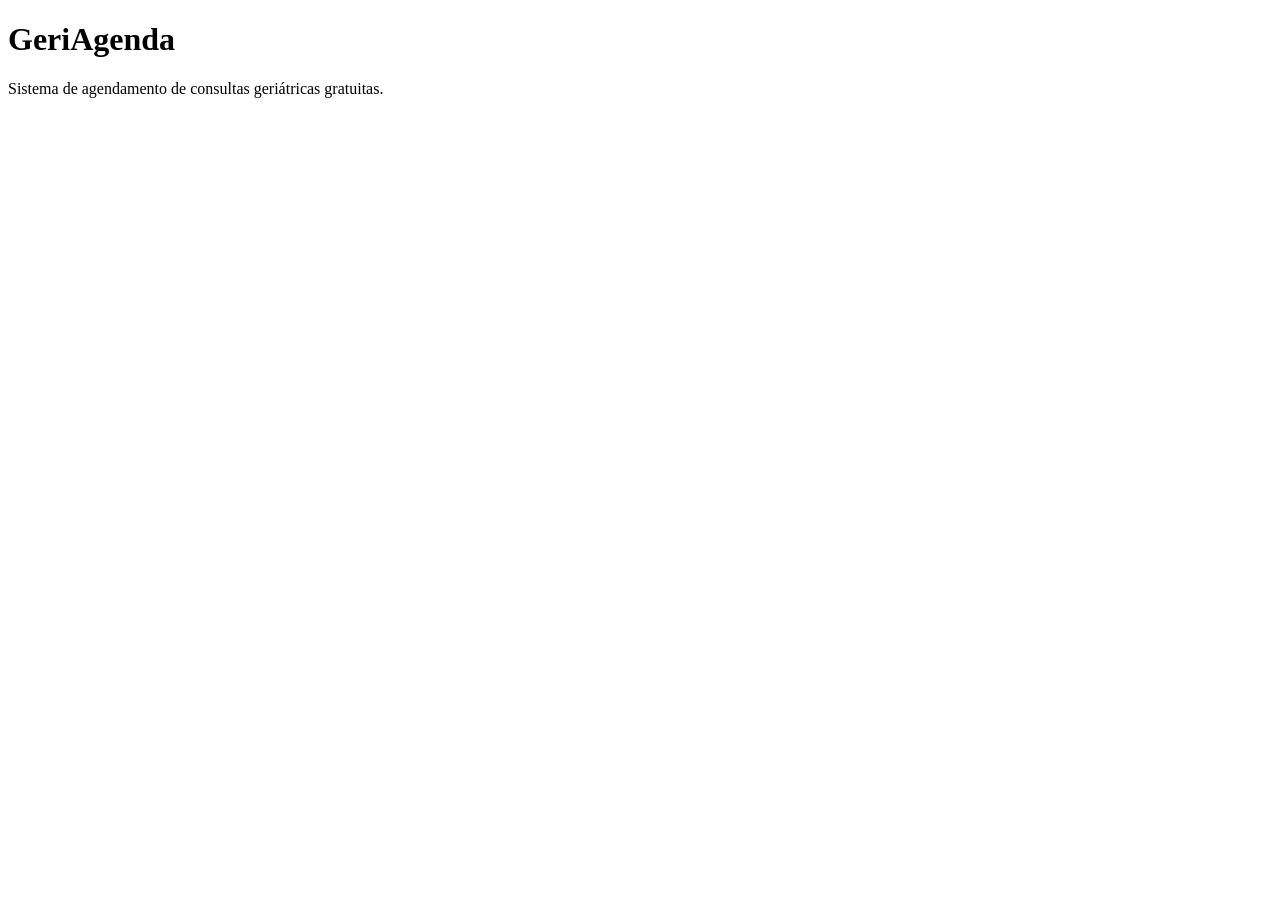
==== index.html @ 8571b88c "Configuração inicial do projeto" ====
<!DOCTYPE html>
<html lang="pt-BR">
<head>
    <meta charset="UTF-8">
    <meta name="viewport" content="width=device-width, initial-scale=1.0">

    <title>GeriAgenda</title>

    <link rel="stylesheet" href="css/style.css">
</head>

<body>

    <h1>GeriAgenda</h1>

    <p>
        Sistema de agendamento de consultas geriátricas gratuitas.
    </p>

    <script src="js/script.js"></script>

</body>
</html>
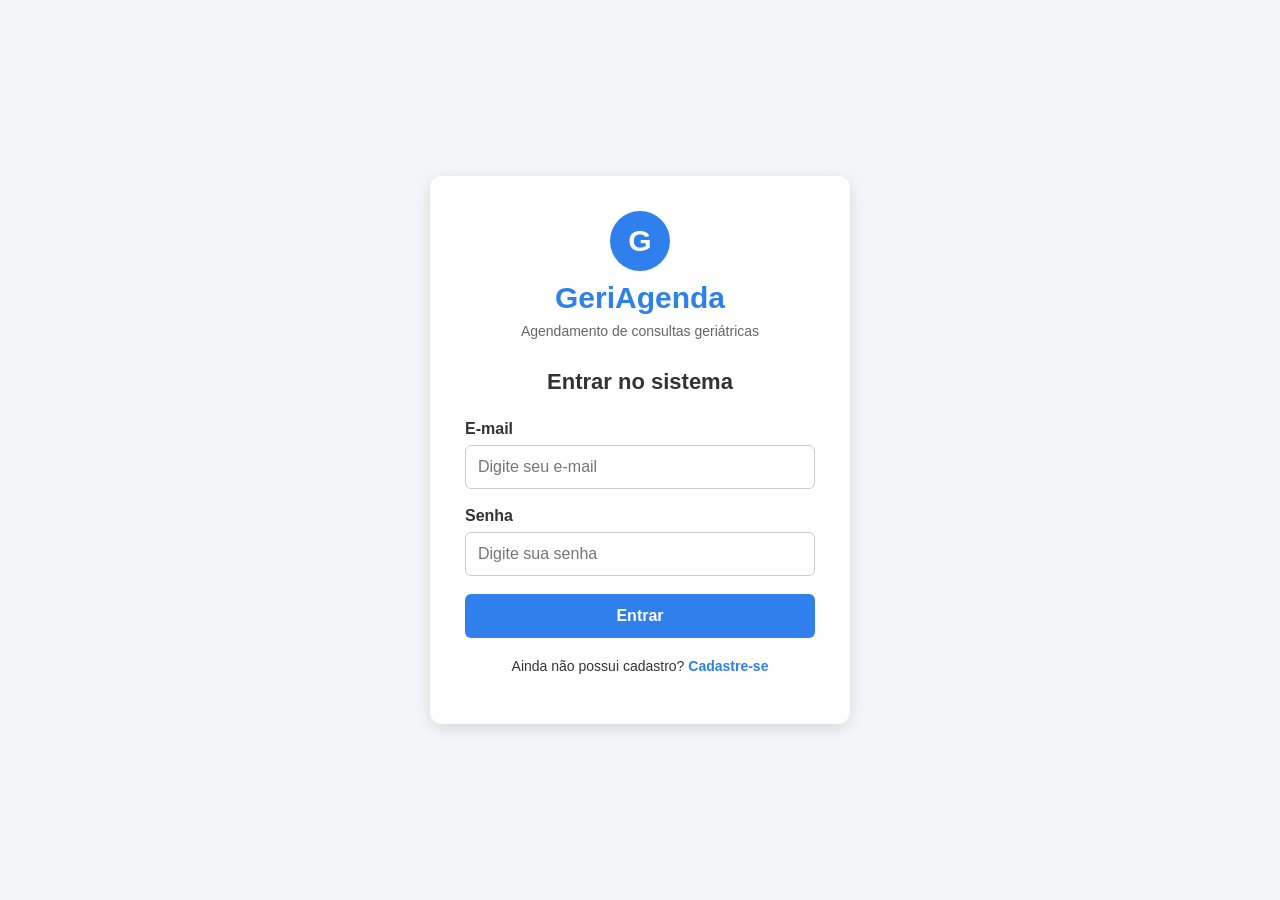
==== commit 329193fd: "Implementa tela de Login" ====
--- a/index.html
+++ b/index.html
@@ -4,18 +4,68 @@
     <meta charset="UTF-8">
     <meta name="viewport" content="width=device-width, initial-scale=1.0">
 
-    <title>GeriAgenda</title>
+    <title>GeriAgenda - Login</title>
 
     <link rel="stylesheet" href="css/style.css">
 </head>
 
 <body>
 
-    <h1>GeriAgenda</h1>
+    <main class="login-container">
 
-    <p>
-        Sistema de agendamento de consultas geriátricas gratuitas.
-    </p>
+        <section class="login-card">
+
+            <div class="logo">
+                <div class="logo-icon">G</div>
+                <h1>GeriAgenda</h1>
+            </div>
+
+            <p class="subtitle">
+                Agendamento de consultas geriátricas
+            </p>
+
+            <h2>Entrar no sistema</h2>
+
+            <form id="loginForm">
+
+                <div class="form-group">
+                    <label for="email">E-mail</label>
+                    <input
+                        type="email"
+                        id="email"
+                        name="email"
+                        placeholder="Digite seu e-mail"
+                        required
+                    >
+                </div>
+
+                <div class="form-group">
+                    <label for="senha">Senha</label>
+                    <input
+                        type="password"
+                        id="senha"
+                        name="senha"
+                        placeholder="Digite sua senha"
+                        required
+                    >
+                </div>
+
+                <button type="submit" class="btn-login">
+                    Entrar
+                </button>
+
+            </form>
+
+            <p class="cadastro">
+                Ainda não possui cadastro?
+                <a href="#">Cadastre-se</a>
+            </p>
+
+            <p id="mensagem" class="mensagem"></p>
+
+        </section>
+
+    </main>
 
     <script src="js/script.js"></script>
 
--- a/css/style.css
+++ b/css/style.css
@@ -0,0 +1,132 @@
+* {
+    margin: 0;
+    padding: 0;
+    box-sizing: border-box;
+}
+
+body {
+    font-family: Arial, Helvetica, sans-serif;
+    background: #f2f6f8;
+    color: #333;
+}
+
+.login-container {
+    min-height: 100vh;
+    display: flex;
+    justify-content: center;
+    align-items: center;
+    padding: 20px;
+}
+
+.login-card {
+    width: 100%;
+    max-width: 420px;
+    background: white;
+    padding: 35px;
+    border-radius: 12px;
+    box-shadow: 0 4px 15px rgba(0, 0, 0, 0.12);
+}
+
+.logo {
+    text-align: center;
+    margin-bottom: 8px;
+}
+
+.logo-icon {
+    width: 60px;
+    height: 60px;
+    margin: 0 auto 10px;
+
+    display: flex;
+    justify-content: center;
+    align-items: center;
+
+    border-radius: 50%;
+
+    background: #2f80ed;
+    color: white;
+
+    font-size: 30px;
+    font-weight: bold;
+}
+
+.logo h1 {
+    font-size: 30px;
+    color: #2f80ed;
+}
+
+.subtitle {
+    text-align: center;
+    color: #666;
+    font-size: 14px;
+    margin-bottom: 30px;
+}
+
+.login-card h2 {
+    text-align: center;
+    margin-bottom: 25px;
+    font-size: 22px;
+}
+
+.form-group {
+    margin-bottom: 18px;
+}
+
+.form-group label {
+    display: block;
+    margin-bottom: 7px;
+    font-weight: bold;
+}
+
+.form-group input {
+    width: 100%;
+    padding: 12px;
+
+    border: 1px solid #ccc;
+    border-radius: 6px;
+
+    font-size: 16px;
+}
+
+.form-group input:focus {
+    outline: none;
+    border-color: #2f80ed;
+}
+
+.btn-login {
+    width: 100%;
+    padding: 13px;
+
+    border: none;
+    border-radius: 6px;
+
+    background: #2f80ed;
+    color: white;
+
+    font-size: 16px;
+    font-weight: bold;
+
+    cursor: pointer;
+}
+
+.btn-login:hover {
+    background: #1f6fd1;
+}
+
+.cadastro {
+    text-align: center;
+    margin-top: 20px;
+    font-size: 14px;
+}
+
+.cadastro a {
+    color: #2f80ed;
+    font-weight: bold;
+    text-decoration: none;
+}
+
+.mensagem {
+    text-align: center;
+    margin-top: 15px;
+    font-size: 14px;
+}
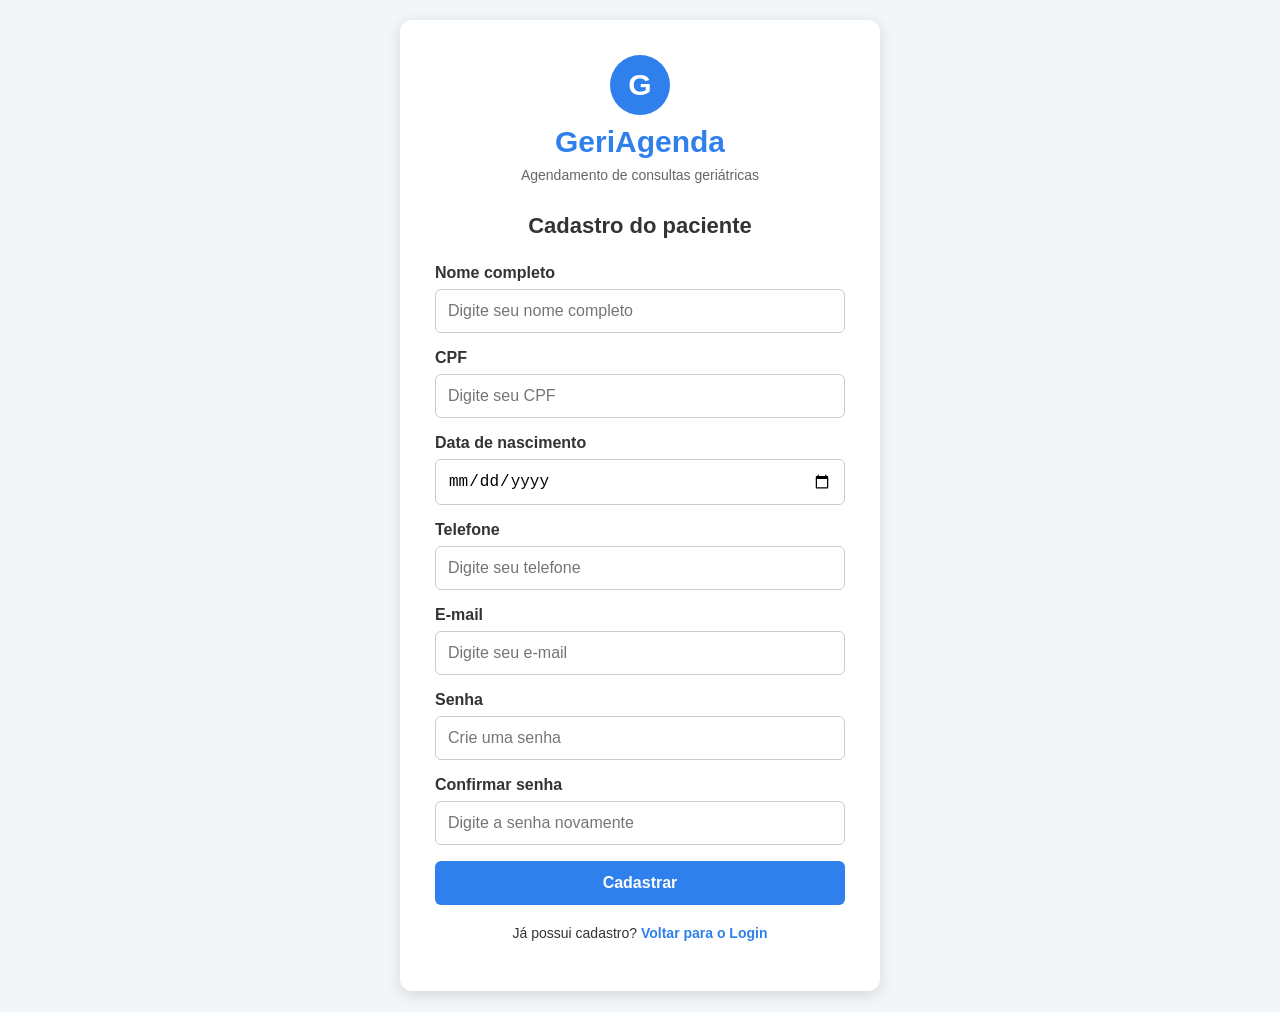
==== commit c0ee47bf: "Implementa tela de Cadastro do Paciente" ====
--- a/index.html
+++ b/index.html
@@ -1,10 +1,11 @@
 <!DOCTYPE html>
 <html lang="pt-BR">
+
 <head>
     <meta charset="UTF-8">
     <meta name="viewport" content="width=device-width, initial-scale=1.0">
 
-    <title>GeriAgenda - Login</title>
+    <title>GeriAgenda - Cadastro</title>
 
     <link rel="stylesheet" href="css/style.css">
 </head>
@@ -13,7 +14,7 @@
 
     <main class="login-container">
 
-        <section class="login-card">
+        <section class="login-card cadastro-card">
 
             <div class="logo">
                 <div class="logo-icon">G</div>
@@ -24,12 +25,61 @@
                 Agendamento de consultas geriátricas
             </p>
 
-            <h2>Entrar no sistema</h2>
+            <h2>Cadastro do paciente</h2>
 
-            <form id="loginForm">
+            <form id="cadastroForm">
+
+                <div class="form-group">
+                    <label for="nome">Nome completo</label>
+
+                    <input
+                        type="text"
+                        id="nome"
+                        name="nome"
+                        placeholder="Digite seu nome completo"
+                        required
+                    >
+                </div>
+
+                <div class="form-group">
+                    <label for="cpf">CPF</label>
+
+                    <input
+                        type="text"
+                        id="cpf"
+                        name="cpf"
+                        placeholder="Digite seu CPF"
+                        maxlength="14"
+                        required
+                    >
+                </div>
+
+                <div class="form-group">
+                    <label for="nascimento">Data de nascimento</label>
+
+                    <input
+                        type="date"
+                        id="nascimento"
+                        name="nascimento"
+                        required
+                    >
+                </div>
+
+                <div class="form-group">
+                    <label for="telefone">Telefone</label>
+
+                    <input
+                        type="tel"
+                        id="telefone"
+                        name="telefone"
+                        placeholder="Digite seu telefone"
+                        required
+                    >
+                </div>
 
                 <div class="form-group">
                     <label for="email">E-mail</label>
+
                     <input
                         type="email"
                         id="email"
@@ -41,24 +91,37 @@
 
                 <div class="form-group">
                     <label for="senha">Senha</label>
+
                     <input
                         type="password"
                         id="senha"
                         name="senha"
-                        placeholder="Digite sua senha"
+                        placeholder="Crie uma senha"
+                        required
+                    >
+                </div>
+
+                <div class="form-group">
+                    <label for="confirmarSenha">Confirmar senha</label>
+
+                    <input
+                        type="password"
+                        id="confirmarSenha"
+                        name="confirmarSenha"
+                        placeholder="Digite a senha novamente"
                         required
                     >
                 </div>
 
                 <button type="submit" class="btn-login">
-                    Entrar
+                    Cadastrar
                 </button>
 
             </form>
 
             <p class="cadastro">
-                Ainda não possui cadastro?
-                <a href="#">Cadastre-se</a>
+                Já possui cadastro?
+                <a href="index.html">Voltar para o Login</a>
             </p>
 
             <p id="mensagem" class="mensagem"></p>
@@ -70,4 +133,5 @@
     <script src="js/script.js"></script>
 
 </body>
+
 </html>
--- a/css/style.css
+++ b/css/style.css
@@ -12,19 +12,29 @@
 
 .login-container {
     min-height: 100vh;
+
     display: flex;
     justify-content: center;
     align-items: center;
+
     padding: 20px;
 }
 
 .login-card {
     width: 100%;
     max-width: 420px;
+
     background: white;
+
     padding: 35px;
+
     border-radius: 12px;
+
     box-shadow: 0 4px 15px rgba(0, 0, 0, 0.12);
+}
+
+.cadastro-card {
+    max-width: 480px;
 }
 
 .logo {
@@ -35,6 +45,7 @@
 .logo-icon {
     width: 60px;
     height: 60px;
+
     margin: 0 auto 10px;
 
     display: flex;
@@ -57,32 +68,41 @@
 
 .subtitle {
     text-align: center;
+
     color: #666;
+
     font-size: 14px;
+
     margin-bottom: 30px;
 }
 
 .login-card h2 {
     text-align: center;
+
     margin-bottom: 25px;
+
     font-size: 22px;
 }
 
 .form-group {
-    margin-bottom: 18px;
+    margin-bottom: 16px;
 }
 
 .form-group label {
     display: block;
+
     margin-bottom: 7px;
+
     font-weight: bold;
 }
 
 .form-group input {
     width: 100%;
+
     padding: 12px;
 
     border: 1px solid #ccc;
+
     border-radius: 6px;
 
     font-size: 16px;
@@ -90,20 +110,25 @@
 
 .form-group input:focus {
     outline: none;
+
     border-color: #2f80ed;
 }
 
 .btn-login {
     width: 100%;
+
     padding: 13px;
 
     border: none;
+
     border-radius: 6px;
 
     background: #2f80ed;
+
     color: white;
 
     font-size: 16px;
+
     font-weight: bold;
 
     cursor: pointer;
@@ -115,18 +140,24 @@
 
 .cadastro {
     text-align: center;
+
     margin-top: 20px;
+
     font-size: 14px;
 }
 
 .cadastro a {
     color: #2f80ed;
+
     font-weight: bold;
+
     text-decoration: none;
 }
 
 .mensagem {
     text-align: center;
+
     margin-top: 15px;
+
     font-size: 14px;
 }
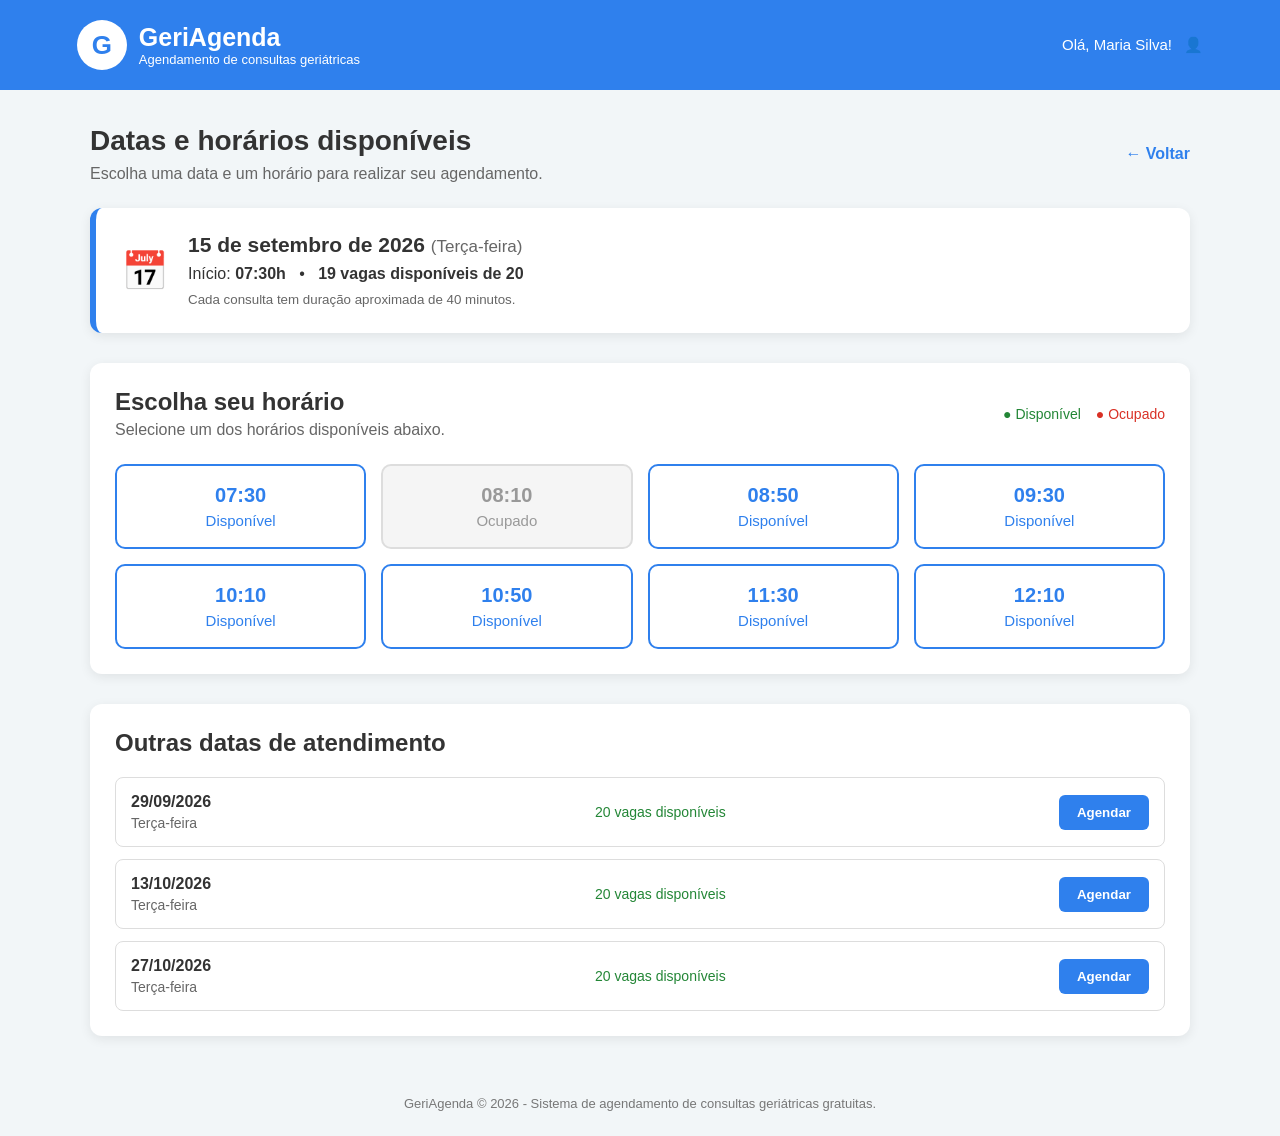
==== commit 1b68a7c9: "Implementa tela de Datas e Horários Disponíveis" ====
--- a/index.html
+++ b/index.html
@@ -5,131 +5,236 @@
     <meta charset="UTF-8">
     <meta name="viewport" content="width=device-width, initial-scale=1.0">
 
-    <title>GeriAgenda - Cadastro</title>
+    <title>GeriAgenda - Datas e Horários</title>
 
     <link rel="stylesheet" href="css/style.css">
 </head>
 
 <body>
 
-    <main class="login-container">
-
-        <section class="login-card cadastro-card">
-
-            <div class="logo">
-                <div class="logo-icon">G</div>
+    <header class="topo">
+        <div class="logo-area">
+            <div class="logo-icon">G</div>
+
+            <div>
                 <h1>GeriAgenda</h1>
-            </div>
-
-            <p class="subtitle">
-                Agendamento de consultas geriátricas
-            </p>
-
-            <h2>Cadastro do paciente</h2>
-
-            <form id="cadastroForm">
-
-                <div class="form-group">
-                    <label for="nome">Nome completo</label>
-
-                    <input
-                        type="text"
-                        id="nome"
-                        name="nome"
-                        placeholder="Digite seu nome completo"
-                        required
-                    >
-                </div>
-
-                <div class="form-group">
-                    <label for="cpf">CPF</label>
-
-                    <input
-                        type="text"
-                        id="cpf"
-                        name="cpf"
-                        placeholder="Digite seu CPF"
-                        maxlength="14"
-                        required
-                    >
-                </div>
-
-                <div class="form-group">
-                    <label for="nascimento">Data de nascimento</label>
-
-                    <input
-                        type="date"
-                        id="nascimento"
-                        name="nascimento"
-                        required
-                    >
-                </div>
-
-                <div class="form-group">
-                    <label for="telefone">Telefone</label>
-
-                    <input
-                        type="tel"
-                        id="telefone"
-                        name="telefone"
-                        placeholder="Digite seu telefone"
-                        required
-                    >
-                </div>
-
-                <div class="form-group">
-                    <label for="email">E-mail</label>
-
-                    <input
-                        type="email"
-                        id="email"
-                        name="email"
-                        placeholder="Digite seu e-mail"
-                        required
-                    >
-                </div>
-
-                <div class="form-group">
-                    <label for="senha">Senha</label>
-
-                    <input
-                        type="password"
-                        id="senha"
-                        name="senha"
-                        placeholder="Crie uma senha"
-                        required
-                    >
-                </div>
-
-                <div class="form-group">
-                    <label for="confirmarSenha">Confirmar senha</label>
-
-                    <input
-                        type="password"
-                        id="confirmarSenha"
-                        name="confirmarSenha"
-                        placeholder="Digite a senha novamente"
-                        required
-                    >
-                </div>
-
-                <button type="submit" class="btn-login">
-                    Cadastrar
-                </button>
-
-            </form>
-
-            <p class="cadastro">
-                Já possui cadastro?
-                <a href="index.html">Voltar para o Login</a>
-            </p>
-
-            <p id="mensagem" class="mensagem"></p>
+                <p>Agendamento de consultas geriátricas</p>
+            </div>
+        </div>
+
+        <div class="usuario">
+            Olá, Maria Silva!
+            <span>👤</span>
+        </div>
+    </header>
+
+
+    <main class="container">
+
+        <div class="cabecalho-pagina">
+            <div>
+                <h2>Datas e horários disponíveis</h2>
+
+                <p>
+                    Escolha uma data e um horário para realizar
+                    seu agendamento.
+                </p>
+            </div>
+
+            <a href="index.html" class="voltar">
+                ← Voltar
+            </a>
+        </div>
+
+
+        <section class="data-atendimento">
+
+            <div class="icone-calendario">
+                📅
+            </div>
+
+            <div class="informacoes-data">
+
+                <h3>
+                    15 de setembro de 2026
+                    <span>(Terça-feira)</span>
+                </h3>
+
+                <p>
+                    Início: <strong>07:30h</strong>
+                    &nbsp; • &nbsp;
+                    <strong>19 vagas disponíveis de 20</strong>
+                </p>
+
+                <small>
+                    Cada consulta tem duração aproximada de 40 minutos.
+                </small>
+
+            </div>
 
         </section>
 
+
+        <section class="horarios-section">
+
+            <div class="titulo-horarios">
+
+                <div>
+                    <h2>Escolha seu horário</h2>
+
+                    <p>
+                        Selecione um dos horários disponíveis abaixo.
+                    </p>
+                </div>
+
+                <div class="legenda">
+
+                    <span class="disponivel">
+                        ● Disponível
+                    </span>
+
+                    <span class="ocupado">
+                        ● Ocupado
+                    </span>
+
+                </div>
+
+            </div>
+
+
+            <div class="horarios">
+
+                <button class="horario disponivel" data-horario="07:30">
+                    <strong>07:30</strong>
+                    <span>Disponível</span>
+                </button>
+
+
+                <button class="horario ocupado" disabled>
+                    <strong>08:10</strong>
+                    <span>Ocupado</span>
+                </button>
+
+
+                <button class="horario disponivel" data-horario="08:50">
+                    <strong>08:50</strong>
+                    <span>Disponível</span>
+                </button>
+
+
+                <button class="horario disponivel" data-horario="09:30">
+                    <strong>09:30</strong>
+                    <span>Disponível</span>
+                </button>
+
+
+                <button class="horario disponivel" data-horario="10:10">
+                    <strong>10:10</strong>
+                    <span>Disponível</span>
+                </button>
+
+
+                <button class="horario disponivel" data-horario="10:50">
+                    <strong>10:50</strong>
+                    <span>Disponível</span>
+                </button>
+
+
+                <button class="horario disponivel" data-horario="11:30">
+                    <strong>11:30</strong>
+                    <span>Disponível</span>
+                </button>
+
+
+                <button class="horario disponivel" data-horario="12:10">
+                    <strong>12:10</strong>
+                    <span>Disponível</span>
+                </button>
+
+            </div>
+
+        </section>
+
+
+        <section class="outras-datas">
+
+            <h2>Outras datas de atendimento</h2>
+
+            <div class="datas">
+
+                <div class="data-card">
+
+                    <div>
+                        <strong>29/09/2026</strong>
+                        <span>Terça-feira</span>
+                    </div>
+
+                    <div class="vagas">
+                        20 vagas disponíveis
+                    </div>
+
+                    <button class="btn-agendar">
+                        Agendar
+                    </button>
+
+                </div>
+
+
+                <div class="data-card">
+
+                    <div>
+                        <strong>13/10/2026</strong>
+                        <span>Terça-feira</span>
+                    </div>
+
+                    <div class="vagas">
+                        20 vagas disponíveis
+                    </div>
+
+                    <button class="btn-agendar">
+                        Agendar
+                    </button>
+
+                </div>
+
+
+                <div class="data-card">
+
+                    <div>
+                        <strong>27/10/2026</strong>
+                        <span>Terça-feira</span>
+                    </div>
+
+                    <div class="vagas">
+                        20 vagas disponíveis
+                    </div>
+
+                    <button class="btn-agendar">
+                        Agendar
+                    </button>
+
+                </div>
+
+            </div>
+
+        </section>
+
+
+        <div id="mensagem" class="mensagem"></div>
+
     </main>
 
+
+    <footer>
+
+        <p>
+            GeriAgenda © 2026 -
+            Sistema de agendamento de consultas geriátricas gratuitas.
+        </p>
+
+    </footer>
+
+
     <script src="js/script.js"></script>
 
 </body>
--- a/css/style.css
+++ b/css/style.css
@@ -10,154 +10,407 @@
     color: #333;
 }
 
-.login-container {
-    min-height: 100vh;
-
-    display: flex;
-    justify-content: center;
-    align-items: center;
-
-    padding: 20px;
-}
-
-.login-card {
-    width: 100%;
-    max-width: 420px;
-
-    background: white;
-
-    padding: 35px;
-
-    border-radius: 12px;
-
-    box-shadow: 0 4px 15px rgba(0, 0, 0, 0.12);
-}
-
-.cadastro-card {
-    max-width: 480px;
-}
-
-.logo {
-    text-align: center;
-    margin-bottom: 8px;
-}
-
-.logo-icon {
-    width: 60px;
-    height: 60px;
-
-    margin: 0 auto 10px;
-
-    display: flex;
-    justify-content: center;
-    align-items: center;
-
-    border-radius: 50%;
-
+
+/* CABEÇALHO */
+
+.topo {
     background: #2f80ed;
     color: white;
 
-    font-size: 30px;
+    padding: 20px 6%;
+
+    display: flex;
+    justify-content: space-between;
+    align-items: center;
+}
+
+.logo-area {
+    display: flex;
+    align-items: center;
+    gap: 12px;
+}
+
+.logo-icon {
+    width: 50px;
+    height: 50px;
+
+    background: white;
+    color: #2f80ed;
+
+    border-radius: 50%;
+
+    display: flex;
+    align-items: center;
+    justify-content: center;
+
+    font-size: 26px;
     font-weight: bold;
 }
 
-.logo h1 {
-    font-size: 30px;
+.logo-area h1 {
+    font-size: 25px;
+}
+
+.logo-area p {
+    font-size: 13px;
+}
+
+.usuario {
+    font-size: 15px;
+}
+
+.usuario span {
+    margin-left: 8px;
+}
+
+
+/* CONTEÚDO */
+
+.container {
+    width: 90%;
+    max-width: 1100px;
+
+    margin: 35px auto;
+}
+
+
+/* CABEÇALHO DA PÁGINA */
+
+.cabecalho-pagina {
+    display: flex;
+    justify-content: space-between;
+    align-items: center;
+
+    margin-bottom: 25px;
+}
+
+.cabecalho-pagina h2 {
+    font-size: 28px;
+    margin-bottom: 8px;
+}
+
+.cabecalho-pagina p {
+    color: #666;
+}
+
+.voltar {
     color: #2f80ed;
-}
-
-.subtitle {
-    text-align: center;
+
+    text-decoration: none;
+
+    font-weight: bold;
+}
+
+
+/* DATA */
+
+.data-atendimento {
+    background: white;
+
+    border-radius: 12px;
+
+    padding: 25px;
+
+    display: flex;
+    align-items: center;
+
+    gap: 20px;
+
+    border-left: 6px solid #2f80ed;
+
+    box-shadow: 0 3px 12px rgba(0, 0, 0, 0.08);
+
+    margin-bottom: 30px;
+}
+
+.icone-calendario {
+    font-size: 38px;
+}
+
+.informacoes-data h3 {
+    font-size: 21px;
+
+    margin-bottom: 8px;
+}
+
+.informacoes-data h3 span {
+    font-weight: normal;
 
     color: #666;
 
+    font-size: 17px;
+}
+
+.informacoes-data p {
+    margin-bottom: 7px;
+}
+
+.informacoes-data small {
+    color: #666;
+}
+
+
+/* HORÁRIOS */
+
+.horarios-section {
+    background: white;
+
+    padding: 25px;
+
+    border-radius: 12px;
+
+    box-shadow: 0 3px 12px rgba(0, 0, 0, 0.08);
+
+    margin-bottom: 30px;
+}
+
+.titulo-horarios {
+    display: flex;
+    justify-content: space-between;
+    align-items: center;
+
+    margin-bottom: 25px;
+}
+
+.titulo-horarios h2 {
+    margin-bottom: 5px;
+}
+
+.titulo-horarios p {
+    color: #666;
+}
+
+.legenda {
+    display: flex;
+    gap: 15px;
+
     font-size: 14px;
-
-    margin-bottom: 30px;
-}
-
-.login-card h2 {
-    text-align: center;
-
-    margin-bottom: 25px;
-
-    font-size: 22px;
-}
-
-.form-group {
-    margin-bottom: 16px;
-}
-
-.form-group label {
-    display: block;
-
-    margin-bottom: 7px;
+}
+
+.legenda .disponivel {
+    color: #238636;
+}
+
+.legenda .ocupado {
+    color: #d93025;
+}
+
+
+/* GRID DE HORÁRIOS */
+
+.horarios {
+    display: grid;
+
+    grid-template-columns: repeat(4, 1fr);
+
+    gap: 15px;
+}
+
+.horario {
+    padding: 18px;
+
+    border-radius: 10px;
+
+    border: 2px solid;
+
+    background: white;
+
+    cursor: pointer;
+
+    display: flex;
+    flex-direction: column;
+
+    align-items: center;
+
+    gap: 5px;
+
+    font-size: 15px;
+}
+
+.horario strong {
+    font-size: 20px;
+}
+
+.horario.disponivel {
+    border-color: #2f80ed;
+
+    color: #2f80ed;
+}
+
+.horario.disponivel:hover {
+    background: #eaf3ff;
+}
+
+.horario.selecionado {
+    background: #2f80ed;
+
+    color: white;
+}
+
+.horario.ocupado {
+    border-color: #ddd;
+
+    color: #999;
+
+    background: #f5f5f5;
+
+    cursor: not-allowed;
+}
+
+
+/* OUTRAS DATAS */
+
+.outras-datas {
+    background: white;
+
+    padding: 25px;
+
+    border-radius: 12px;
+
+    box-shadow: 0 3px 12px rgba(0, 0, 0, 0.08);
+}
+
+.outras-datas h2 {
+    margin-bottom: 20px;
+}
+
+.datas {
+    display: flex;
+
+    flex-direction: column;
+
+    gap: 12px;
+}
+
+.data-card {
+    display: grid;
+
+    grid-template-columns: 1fr 1fr auto;
+
+    align-items: center;
+
+    gap: 20px;
+
+    padding: 15px;
+
+    border: 1px solid #ddd;
+
+    border-radius: 8px;
+}
+
+.data-card div:first-child {
+    display: flex;
+
+    flex-direction: column;
+
+    gap: 4px;
+}
+
+.data-card span {
+    color: #666;
+
+    font-size: 14px;
+}
+
+.vagas {
+    color: #238636;
+
+    font-size: 14px;
+}
+
+.btn-agendar {
+    background: #2f80ed;
+
+    color: white;
+
+    border: none;
+
+    padding: 10px 18px;
+
+    border-radius: 6px;
+
+    cursor: pointer;
 
     font-weight: bold;
 }
 
-.form-group input {
-    width: 100%;
-
-    padding: 12px;
-
-    border: 1px solid #ccc;
-
-    border-radius: 6px;
-
-    font-size: 16px;
-}
-
-.form-group input:focus {
-    outline: none;
-
-    border-color: #2f80ed;
-}
-
-.btn-login {
-    width: 100%;
-
-    padding: 13px;
-
-    border: none;
-
-    border-radius: 6px;
-
-    background: #2f80ed;
-
-    color: white;
-
-    font-size: 16px;
-
-    font-weight: bold;
-
-    cursor: pointer;
-}
-
-.btn-login:hover {
+.btn-agendar:hover {
     background: #1f6fd1;
 }
 
-.cadastro {
-    text-align: center;
-
-    margin-top: 20px;
-
-    font-size: 14px;
-}
-
-.cadastro a {
-    color: #2f80ed;
-
-    font-weight: bold;
-
-    text-decoration: none;
-}
+
+/* MENSAGEM */
 
 .mensagem {
     text-align: center;
 
-    margin-top: 15px;
-
-    font-size: 14px;
+    margin-top: 20px;
+
+    font-weight: bold;
+}
+
+
+/* RODAPÉ */
+
+footer {
+    text-align: center;
+
+    padding: 25px;
+
+    color: #777;
+
+    font-size: 13px;
+}
+
+
+/* RESPONSIVIDADE */
+
+@media (max-width: 768px) {
+
+    .topo {
+        padding: 15px 5%;
+    }
+
+    .usuario {
+        display: none;
+    }
+
+    .container {
+        width: 92%;
+    }
+
+    .cabecalho-pagina {
+        align-items: flex-start;
+
+        flex-direction: column;
+
+        gap: 15px;
+    }
+
+    .cabecalho-pagina h2 {
+        font-size: 23px;
+    }
+
+    .horarios {
+        grid-template-columns: repeat(2, 1fr);
+    }
+
+    .titulo-horarios {
+        flex-direction: column;
+
+        align-items: flex-start;
+
+        gap: 15px;
+    }
+
+    .data-card {
+        grid-template-columns: 1fr;
+
+        gap: 10px;
+    }
+
+    .btn-agendar {
+        width: 100%;
+    }
+
 }
